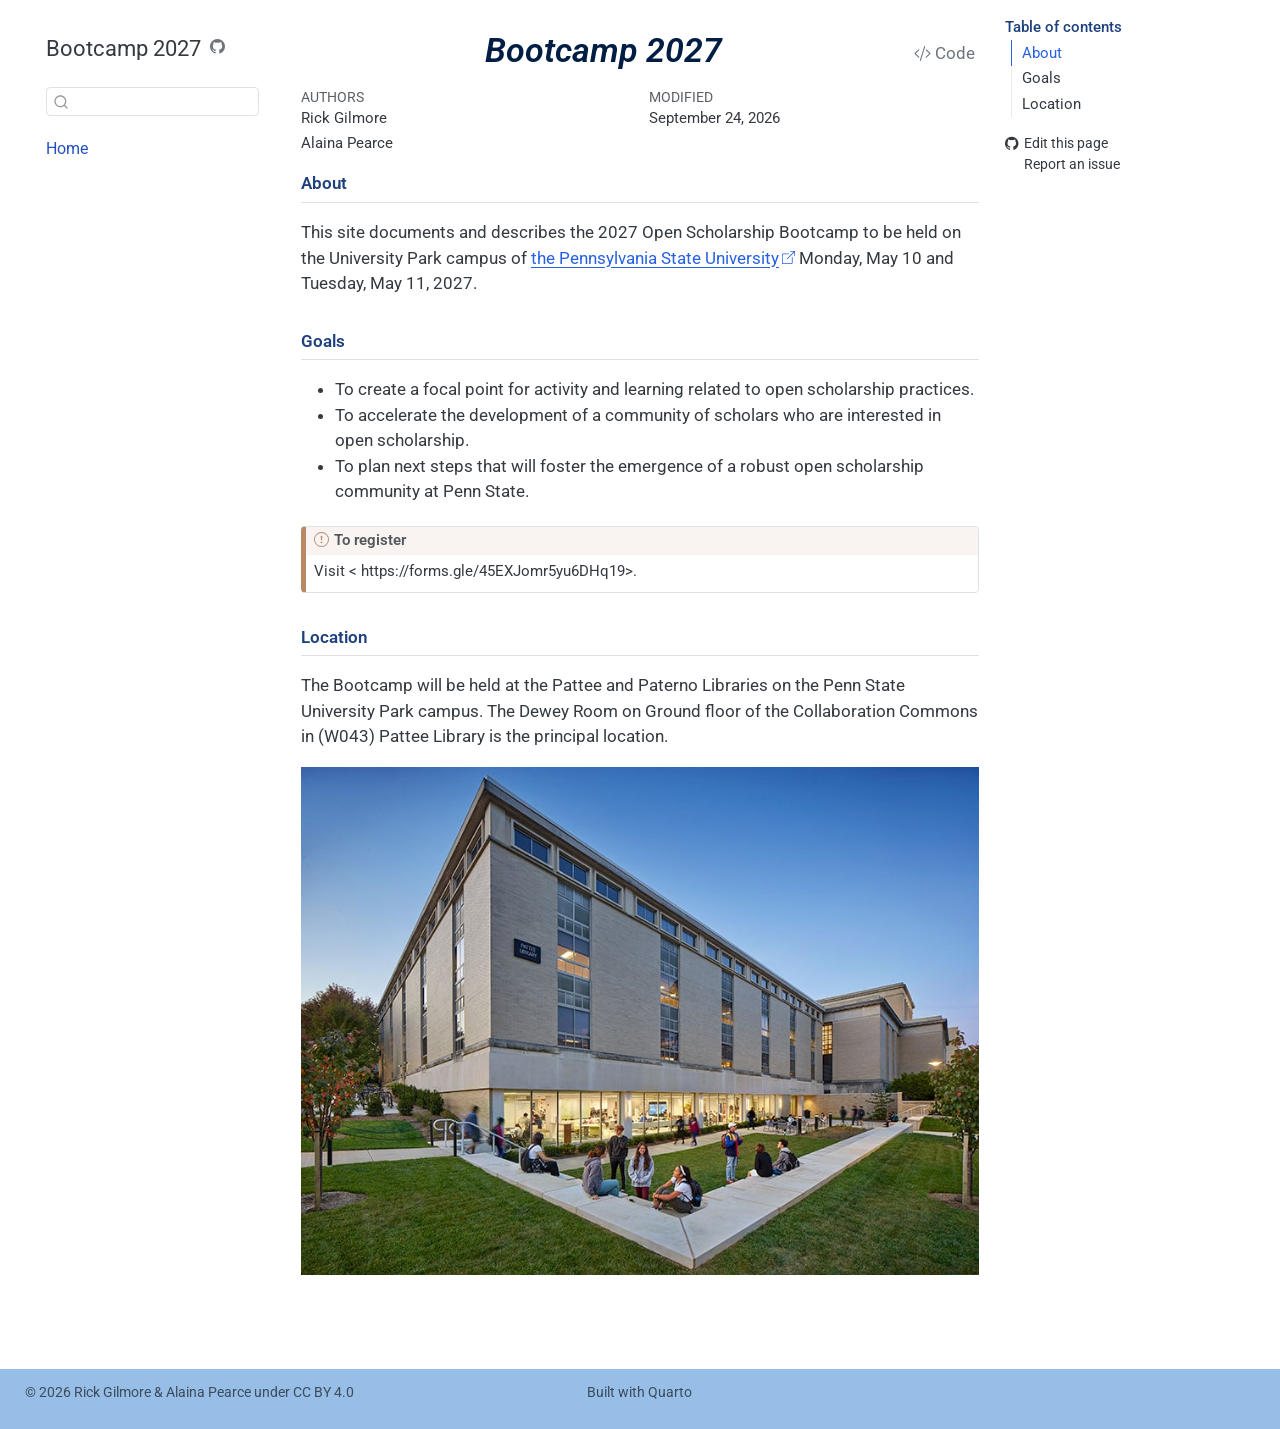
==== docs/index.html @ ed0bfde7 "Render full initial site." ====
<!DOCTYPE html>
<html xmlns="http://www.w3.org/1999/xhtml" lang="en" xml:lang="en"><head>

<meta charset="utf-8">
<meta name="generator" content="quarto-1.9.37">

<meta name="viewport" content="width=device-width, initial-scale=1.0, user-scalable=yes">

<meta name="author" content="Rick Gilmore">
<meta name="author" content="Alaina Pearce">

<title>Bootcamp 2027</title>
<style>
/* Default styles provided by pandoc.
** See https://pandoc.org/MANUAL.html#variables-for-html for config info.
*/
code{white-space: pre-wrap;}
span.smallcaps{font-variant: small-caps;}
div.columns{display: flex; gap: min(4vw, 1.5em);}
div.column{flex: auto; overflow-x: auto;}
div.hanging-indent{margin-left: 1.5em; text-indent: -1.5em;}
ul.task-list{list-style: none;}
ul.task-list li input[type="checkbox"] {
  width: 0.8em;
  margin: 0 0.8em 0.2em -1em; /* quarto-specific, see https://github.com/quarto-dev/quarto-cli/issues/4556 */ 
  vertical-align: middle;
}
/* CSS for syntax highlighting */
html { -webkit-text-size-adjust: 100%; }
pre > code.sourceCode { white-space: pre; position: relative; }
pre > code.sourceCode > span { display: inline-block; line-height: 1.25; }
pre > code.sourceCode > span:empty { height: 1.2em; }
.sourceCode { overflow: visible; }
code.sourceCode > span { color: inherit; text-decoration: inherit; }
div.sourceCode { margin: 1em 0; }
pre.sourceCode { margin: 0; }
@media screen {
div.sourceCode { overflow: auto; }
}
@media print {
pre > code.sourceCode { white-space: pre-wrap; }
pre > code.sourceCode > span { text-indent: -5em; padding-left: 5em; }
}
pre.numberSource code
  { counter-reset: source-line 0; }
pre.numberSource code > span
  { position: relative; left: -4em; counter-increment: source-line; }
pre.numberSource code > span > a:first-child::before
  { content: counter(source-line);
    position: relative; left: -1em; text-align: right; vertical-align: baseline;
    border: none; display: inline-block;
    -webkit-touch-callout: none; -webkit-user-select: none;
    -khtml-user-select: none; -moz-user-select: none;
    -ms-user-select: none; user-select: none;
    padding: 0 4px; width: 4em;
  }
pre.numberSource { margin-left: 3em;  padding-left: 4px; }
div.sourceCode
  {   }
@media screen {
pre > code.sourceCode > span > a:first-child::before { text-decoration: underline; }
}
</style>


<script src="site_libs/quarto-nav/quarto-nav.js"></script>
<script src="site_libs/quarto-nav/headroom.min.js"></script>
<script src="site_libs/clipboard/clipboard.min.js"></script>
<script src="site_libs/quarto-search/autocomplete.umd.js"></script>
<script src="site_libs/quarto-search/fuse.min.js"></script>
<script src="site_libs/quarto-search/quarto-search.js"></script>
<meta name="quarto:offset" content="./">
<script src="site_libs/quarto-html/quarto.js" type="module"></script>
<script src="site_libs/quarto-html/tabsets/tabsets.js" type="module"></script>
<script src="site_libs/quarto-html/popper.min.js"></script>
<script src="site_libs/quarto-html/tippy.umd.min.js"></script>
<script src="site_libs/quarto-html/anchor.min.js"></script>
<link href="site_libs/quarto-html/tippy.css" rel="stylesheet">
<link href="site_libs/quarto-html/quarto-syntax-highlighting-7f8f88aac4f3542376d5c11b86a4c14d.css" rel="stylesheet" id="quarto-text-highlighting-styles">
<script src="site_libs/bootstrap/bootstrap.min.js"></script>
<link href="site_libs/bootstrap/bootstrap-icons.css" rel="stylesheet">
<link href="site_libs/bootstrap/bootstrap-3cf058050c71446f66bb8ccd0e6e065f.min.css" rel="stylesheet" append-hash="true" id="quarto-bootstrap" data-mode="light">
<script src="site_libs/quarto-contrib/glightbox/glightbox.min.js"></script>
<link href="site_libs/quarto-contrib/glightbox/glightbox.min.css" rel="stylesheet">
<link href="site_libs/quarto-contrib/glightbox/lightbox.css" rel="stylesheet">
<script id="quarto-search-options" type="application/json">{
  "location": "sidebar",
  "copy-button": false,
  "collapse-after": 3,
  "panel-placement": "start",
  "type": "textbox",
  "limit": 50,
  "keyboard-shortcut": [
    "f",
    "/",
    "s"
  ],
  "show-item-context": false,
  "language": {
    "search-no-results-text": "No results",
    "search-matching-documents-text": "matching documents",
    "search-copy-link-title": "Copy link to search",
    "search-hide-matches-text": "Hide additional matches",
    "search-more-match-text": "more match in this document",
    "search-more-matches-text": "more matches in this document",
    "search-clear-button-title": "Clear",
    "search-text-placeholder": "",
    "search-detached-cancel-button-title": "Cancel",
    "search-submit-button-title": "Submit",
    "search-label": "Search"
  }
}</script>


</head>

<body class="nav-sidebar floating quarto-light">

<div id="quarto-search-results"></div>
  <header id="quarto-header" class="headroom fixed-top">
  <nav class="quarto-secondary-nav">
    <div class="container-fluid d-flex">
      <button type="button" class="quarto-btn-toggle btn" data-bs-toggle="collapse" role="button" data-bs-target=".quarto-sidebar-collapse-item" aria-controls="quarto-sidebar" aria-expanded="false" aria-label="Toggle sidebar navigation" onclick="if (window.quartoToggleHeadroom) { window.quartoToggleHeadroom(); }">
        <i class="bi bi-layout-text-sidebar-reverse"></i>
      </button>
        <nav class="quarto-page-breadcrumbs" aria-label="breadcrumb"><ol class="breadcrumb"><li class="breadcrumb-item"><a href="./index.html"><span class="chapter-title">Home</span></a></li></ol></nav>
        <a class="flex-grow-1" role="navigation" data-bs-toggle="collapse" data-bs-target=".quarto-sidebar-collapse-item" aria-controls="quarto-sidebar" aria-expanded="false" aria-label="Toggle sidebar navigation" onclick="if (window.quartoToggleHeadroom) { window.quartoToggleHeadroom(); }">      
        </a>
      <button type="button" class="btn quarto-search-button" aria-label="Search" onclick="window.quartoOpenSearch();">
        <i class="bi bi-search"></i>
      </button>
    </div>
  </nav>
</header>
<!-- content -->
<div id="quarto-content" class="quarto-container page-columns page-rows-contents page-layout-article">
<!-- sidebar -->
  <nav id="quarto-sidebar" class="sidebar collapse collapse-horizontal quarto-sidebar-collapse-item sidebar-navigation floating overflow-auto">
    <div class="pt-lg-2 mt-2 text-left sidebar-header">
    <div class="sidebar-title mb-0 py-0">
      <a href="./">Bootcamp 2027</a> 
        <div class="sidebar-tools-main">
    <a href="https://github.com/penn-state-open-science/bootcamp-2027/" title="Source Code" class="quarto-navigation-tool px-1" aria-label="Source Code"><i class="bi bi-github"></i></a>
</div>
    </div>
      </div>
        <div class="mt-2 flex-shrink-0 align-items-center">
        <div class="sidebar-search">
        <div id="quarto-search" class="" title="Search"></div>
        </div>
        </div>
    <div class="sidebar-menu-container"> 
    <ul class="list-unstyled mt-1">
        <li class="sidebar-item">
  <div class="sidebar-item-container"> 
  <a href="./index.html" class="sidebar-item-text sidebar-link active"><span class="chapter-title">Home</span></a>
  </div>
</li>
    </ul>
    </div>
</nav>
<div id="quarto-sidebar-glass" class="quarto-sidebar-collapse-item" data-bs-toggle="collapse" data-bs-target=".quarto-sidebar-collapse-item"></div>
<!-- margin-sidebar -->
    <div id="quarto-margin-sidebar" class="sidebar margin-sidebar">
        <nav id="TOC" role="doc-toc" class="toc-active">
    <h2 id="toc-title">Table of contents</h2>
   
  <ul>
  <li><a href="#about" id="toc-about" class="nav-link active" data-scroll-target="#about">About</a></li>
  <li><a href="#goals" id="toc-goals" class="nav-link" data-scroll-target="#goals">Goals</a></li>
  <li><a href="#location" id="toc-location" class="nav-link" data-scroll-target="#location">Location</a></li>
  </ul>
<div class="toc-actions"><ul><li><a href="https://github.com/penn-state-open-science/bootcamp-2027/edit/main/index.qmd" class="toc-action"><i class="bi bi-github"></i>Edit this page</a></li><li><a href="https://github.com/penn-state-open-science/bootcamp-2027/issues/new" class="toc-action"><i class="bi empty"></i>Report an issue</a></li></ul></div></nav>
    </div>
<!-- main -->
<main class="content" id="quarto-document-content">

<header id="title-block-header" class="quarto-title-block default">
<div class="quarto-title">
<div class="quarto-title-block"><div><h1 class="title">Bootcamp 2027</h1><button type="button" class="btn code-tools-button" id="quarto-code-tools-source"><i class="bi"></i> Code</button></div></div>
</div>



<div class="quarto-title-meta">

    <div>
    <div class="quarto-title-meta-heading">Authors</div>
    <div class="quarto-title-meta-contents">
             <p>Rick Gilmore </p>
             <p>Alaina Pearce </p>
          </div>
  </div>
    
  
    <div>
    <div class="quarto-title-meta-heading">Modified</div>
    <div class="quarto-title-meta-contents">
      <p class="date-modified">September 24, 2026</p>
    </div>
  </div>
    
  </div>
  


</header>


<section id="about" class="level2">
<h2 class="anchored" data-anchor-id="about">About</h2>
<p>This site documents and describes the 2027 Open Scholarship Bootcamp to be held on the University Park campus of <a href="https://www.psu.edu">the Pennsylvania State University</a> Monday, May 10 and Tuesday, May 11, 2027.</p>
</section>
<section id="goals" class="level2 unnumbered">
<h2 class="unnumbered anchored" data-anchor-id="goals">Goals</h2>
<ul>
<li>To create a focal point for activity and learning related to open scholarship practices.</li>
<li>To accelerate the development of a community of scholars who are interested in open scholarship.</li>
<li>To plan next steps that will foster the emergence of a robust open scholarship community at Penn State.</li>
</ul>
<div class="callout callout-style-default callout-important callout-titled">
<div class="callout-header d-flex align-content-center">
<div class="callout-icon-container">
<i class="callout-icon"></i>
</div>
<div class="callout-title-container flex-fill">
<span class="screen-reader-only">Important</span>To register
</div>
</div>
<div class="callout-body-container callout-body">
<p>Visit &lt; https://forms.gle/45EXJomr5yu6DHq19&gt;.</p>
</div>
</div>
</section>
<section id="location" class="level2">
<h2 class="anchored" data-anchor-id="location">Location</h2>
<p>The Bootcamp will be held at the Pattee and Paterno Libraries on the Penn State University Park campus. The Dewey Room on Ground floor of the Collaboration Commons in (W043) Pattee Library is the principal location. <!-- See [this link](wayfinding.qmd) for specific directions. --></p>
<p><a href="include/img/psu_pattee_gallery2.jpg" class="lightbox" data-gallery="quarto-lightbox-gallery-1"><img src="include/img/psu_pattee_gallery2.jpg" class="img-fluid"></a></p>


<!-- -->

</section>

</main> <!-- /main -->
<script id="quarto-html-after-body" type="application/javascript">
  window.document.addEventListener("DOMContentLoaded", function (event) {
    const icon = "";
    const anchorJS = new window.AnchorJS();
    anchorJS.options = {
      placement: 'right',
      icon: icon
    };
    anchorJS.add('.anchored');
    const isCodeAnnotation = (el) => {
      for (const clz of el.classList) {
        if (clz.startsWith('code-annotation-')) {                     
          return true;
        }
      }
      return false;
    }
    const onCopySuccess = function(e) {
      // button target
      const button = e.trigger;
      // don't keep focus
      button.blur();
      // flash "checked"
      button.classList.add('code-copy-button-checked');
      var currentTitle = button.getAttribute("title");
      button.setAttribute("title", "Copied!");
      let tooltip;
      if (window.bootstrap) {
        button.setAttribute("data-bs-toggle", "tooltip");
        button.setAttribute("data-bs-placement", "left");
        button.setAttribute("data-bs-title", "Copied!");
        tooltip = new bootstrap.Tooltip(button, 
          { trigger: "manual", 
            customClass: "code-copy-button-tooltip",
            offset: [0, -8]});
        tooltip.show();    
      }
      setTimeout(function() {
        if (tooltip) {
          tooltip.hide();
          button.removeAttribute("data-bs-title");
          button.removeAttribute("data-bs-toggle");
          button.removeAttribute("data-bs-placement");
        }
        button.setAttribute("title", currentTitle);
        button.classList.remove('code-copy-button-checked');
      }, 1000);
      // clear code selection
      e.clearSelection();
    }
    const getTextToCopy = function(trigger) {
      const outerScaffold = trigger.parentElement.cloneNode(true);
      const codeEl = outerScaffold.querySelector('code');
      for (const childEl of codeEl.children) {
        if (isCodeAnnotation(childEl)) {
          childEl.remove();
        }
      }
      return codeEl.innerText;
    }
    const clipboard = new window.ClipboardJS('.code-copy-button:not([data-in-quarto-modal])', {
      text: getTextToCopy
    });
    clipboard.on('success', onCopySuccess);
    if (window.document.getElementById('quarto-embedded-source-code-modal')) {
      const clipboardModal = new window.ClipboardJS('.code-copy-button[data-in-quarto-modal]', {
        text: getTextToCopy,
        container: window.document.getElementById('quarto-embedded-source-code-modal')
      });
      clipboardModal.on('success', onCopySuccess);
    }
    const viewSource = window.document.getElementById('quarto-view-source') ||
                       window.document.getElementById('quarto-code-tools-source');
    if (viewSource) {
      const sourceUrl = viewSource.getAttribute("data-quarto-source-url");
      viewSource.addEventListener("click", function(e) {
        if (sourceUrl) {
          // rstudio viewer pane
          if (/\bcapabilities=\b/.test(window.location)) {
            window.open(sourceUrl);
          } else {
            window.location.href = sourceUrl;
          }
        } else {
          const modal = new bootstrap.Modal(document.getElementById('quarto-embedded-source-code-modal'));
          modal.show();
        }
        return false;
      });
    }
    function toggleCodeHandler(show) {
      return function(e) {
        const detailsSrc = window.document.querySelectorAll(".cell > details > .sourceCode");
        for (let i=0; i<detailsSrc.length; i++) {
          const details = detailsSrc[i].parentElement;
          if (show) {
            details.open = true;
          } else {
            details.removeAttribute("open");
          }
        }
        const cellCodeDivs = window.document.querySelectorAll(".cell > .sourceCode");
        const fromCls = show ? "hidden" : "unhidden";
        const toCls = show ? "unhidden" : "hidden";
        for (let i=0; i<cellCodeDivs.length; i++) {
          const codeDiv = cellCodeDivs[i];
          if (codeDiv.classList.contains(fromCls)) {
            codeDiv.classList.remove(fromCls);
            codeDiv.classList.add(toCls);
          } 
        }
        return false;
      }
    }
    const hideAllCode = window.document.getElementById("quarto-hide-all-code");
    if (hideAllCode) {
      hideAllCode.addEventListener("click", toggleCodeHandler(false));
    }
    const showAllCode = window.document.getElementById("quarto-show-all-code");
    if (showAllCode) {
      showAllCode.addEventListener("click", toggleCodeHandler(true));
    }
      var localhostRegex = new RegExp(/^(?:http|https):\/\/localhost\:?[0-9]*\//);
      var mailtoRegex = new RegExp(/^mailto:/);
        var filterRegex = new RegExp('/' + window.location.host + '/');
      var isInternal = (href) => {
          return filterRegex.test(href) || localhostRegex.test(href) || mailtoRegex.test(href);
      }
      // Inspect non-navigation links and adorn them if external
     var links = window.document.querySelectorAll('a[href]:not(.nav-link):not(.navbar-brand):not(.toc-action):not(.sidebar-link):not(.sidebar-item-toggle):not(.pagination-link):not(.no-external):not([aria-hidden]):not(.dropdown-item):not(.quarto-navigation-tool):not(.about-link)');
      for (var i=0; i<links.length; i++) {
        const link = links[i];
        if (!isInternal(link.href)) {
          // undo the damage that might have been done by quarto-nav.js in the case of
          // links that we want to consider external
          if (link.dataset.originalHref !== undefined) {
            link.href = link.dataset.originalHref;
          }
            // default icon
            link.classList.add("external");
        }
      }
    function tippyHover(el, contentFn, onTriggerFn, onUntriggerFn) {
      const config = {
        allowHTML: true,
        maxWidth: 500,
        delay: 100,
        arrow: false,
        appendTo: function(el) {
            return el.parentElement;
        },
        interactive: true,
        interactiveBorder: 10,
        theme: 'quarto',
        placement: 'bottom-start',
      };
      if (contentFn) {
        config.content = contentFn;
      }
      if (onTriggerFn) {
        config.onTrigger = onTriggerFn;
      }
      if (onUntriggerFn) {
        config.onUntrigger = onUntriggerFn;
      }
      window.tippy(el, config); 
    }
    const xrefs = window.document.querySelectorAll('a.quarto-xref');
    const processXRef = (id, note) => {
      // Strip column container classes
      const stripColumnClz = (el) => {
        el.classList.remove("page-full", "page-columns");
        if (el.children) {
          for (const child of el.children) {
            stripColumnClz(child);
          }
        }
      }
      stripColumnClz(note)
      if (id === null || id.startsWith('sec-')) {
        // Special case sections, only their first couple elements
        const container = document.createElement("div");
        if (note.children && note.children.length > 2) {
          container.appendChild(note.children[0].cloneNode(true));
          for (let i = 1; i < note.children.length; i++) {
            const child = note.children[i];
            if (child.tagName === "P" && child.innerText === "") {
              continue;
            } else {
              container.appendChild(child.cloneNode(true));
              break;
            }
          }
          if (window.Quarto?.typesetMath) {
            window.Quarto.typesetMath(container);
          }
          return container.innerHTML
        } else {
          if (window.Quarto?.typesetMath) {
            window.Quarto.typesetMath(note);
          }
          return note.innerHTML;
        }
      } else {
        // Remove any anchor links if they are present
        const anchorLink = note.querySelector('a.anchorjs-link');
        if (anchorLink) {
          anchorLink.remove();
        }
        if (window.Quarto?.typesetMath) {
          window.Quarto.typesetMath(note);
        }
        if (note.classList.contains("callout")) {
          return note.outerHTML;
        } else {
          return note.innerHTML;
        }
      }
    }
    for (var i=0; i<xrefs.length; i++) {
      const xref = xrefs[i];
      tippyHover(xref, undefined, function(instance) {
        instance.disable();
        let url = xref.getAttribute('href');
        let hash = undefined; 
        if (url.startsWith('#')) {
          hash = url;
        } else {
          try { hash = new URL(url).hash; } catch {}
        }
        if (hash) {
          const id = hash.replace(/^#\/?/, "");
          const note = window.document.getElementById(id);
          if (note !== null) {
            try {
              const html = processXRef(id, note.cloneNode(true));
              instance.setContent(html);
            } finally {
              instance.enable();
              instance.show();
            }
          } else {
            // See if we can fetch this
            fetch(url.split('#')[0])
            .then(res => res.text())
            .then(html => {
              const parser = new DOMParser();
              const htmlDoc = parser.parseFromString(html, "text/html");
              const note = htmlDoc.getElementById(id);
              if (note !== null) {
                const html = processXRef(id, note);
                instance.setContent(html);
              } 
            }).finally(() => {
              instance.enable();
              instance.show();
            });
          }
        } else {
          // See if we can fetch a full url (with no hash to target)
          // This is a special case and we should probably do some content thinning / targeting
          fetch(url)
          .then(res => res.text())
          .then(html => {
            const parser = new DOMParser();
            const htmlDoc = parser.parseFromString(html, "text/html");
            const note = htmlDoc.querySelector('main.content');
            if (note !== null) {
              // This should only happen for chapter cross references
              // (since there is no id in the URL)
              // remove the first header
              if (note.children.length > 0 && note.children[0].tagName === "HEADER") {
                note.children[0].remove();
              }
              const html = processXRef(null, note);
              instance.setContent(html);
            } 
          }).finally(() => {
            instance.enable();
            instance.show();
          });
        }
      }, function(instance) {
      });
    }
        let selectedAnnoteEl;
        const selectorForAnnotation = ( cell, annotation) => {
          let cellAttr = 'data-code-cell="' + cell + '"';
          let lineAttr = 'data-code-annotation="' +  annotation + '"';
          const selector = 'span[' + cellAttr + '][' + lineAttr + ']';
          return selector;
        }
        const selectCodeLines = (annoteEl) => {
          const doc = window.document;
          const targetCell = annoteEl.getAttribute("data-target-cell");
          const targetAnnotation = annoteEl.getAttribute("data-target-annotation");
          const annoteSpan = window.document.querySelector(selectorForAnnotation(targetCell, targetAnnotation));
          const lines = annoteSpan.getAttribute("data-code-lines").split(",");
          const lineIds = lines.map((line) => {
            return targetCell + "-" + line;
          })
          let top = null;
          let height = null;
          let parent = null;
          if (lineIds.length > 0) {
              //compute the position of the single el (top and bottom and make a div)
              const el = window.document.getElementById(lineIds[0]);
              top = el.offsetTop;
              height = el.offsetHeight;
              parent = el.parentElement.parentElement;
            if (lineIds.length > 1) {
              const lastEl = window.document.getElementById(lineIds[lineIds.length - 1]);
              const bottom = lastEl.offsetTop + lastEl.offsetHeight;
              height = bottom - top;
            }
            if (top !== null && height !== null && parent !== null) {
              // cook up a div (if necessary) and position it 
              let div = window.document.getElementById("code-annotation-line-highlight");
              if (div === null) {
                div = window.document.createElement("div");
                div.setAttribute("id", "code-annotation-line-highlight");
                div.style.position = 'absolute';
                parent.appendChild(div);
              }
              div.style.top = top - 2 + "px";
              div.style.height = height + 4 + "px";
              div.style.left = 0;
              let gutterDiv = window.document.getElementById("code-annotation-line-highlight-gutter");
              if (gutterDiv === null) {
                gutterDiv = window.document.createElement("div");
                gutterDiv.setAttribute("id", "code-annotation-line-highlight-gutter");
                gutterDiv.style.position = 'absolute';
                const codeCell = window.document.getElementById(targetCell);
                const gutter = codeCell.querySelector('.code-annotation-gutter');
                gutter.appendChild(gutterDiv);
              }
              gutterDiv.style.top = top - 2 + "px";
              gutterDiv.style.height = height + 4 + "px";
            }
            selectedAnnoteEl = annoteEl;
          }
        };
        const unselectCodeLines = () => {
          const elementsIds = ["code-annotation-line-highlight", "code-annotation-line-highlight-gutter"];
          elementsIds.forEach((elId) => {
            const div = window.document.getElementById(elId);
            if (div) {
              div.remove();
            }
          });
          selectedAnnoteEl = undefined;
        };
          // Handle positioning of the toggle
      window.addEventListener(
        "resize",
        throttle(() => {
          elRect = undefined;
          if (selectedAnnoteEl) {
            selectCodeLines(selectedAnnoteEl);
          }
        }, 10)
      );
      function throttle(fn, ms) {
      let throttle = false;
      let timer;
        return (...args) => {
          if(!throttle) { // first call gets through
              fn.apply(this, args);
              throttle = true;
          } else { // all the others get throttled
              if(timer) clearTimeout(timer); // cancel #2
              timer = setTimeout(() => {
                fn.apply(this, args);
                timer = throttle = false;
              }, ms);
          }
        };
      }
        // Attach click handler to the DT
        const annoteDls = window.document.querySelectorAll('dt[data-target-cell]');
        for (const annoteDlNode of annoteDls) {
          annoteDlNode.addEventListener('click', (event) => {
            const clickedEl = event.target;
            if (clickedEl !== selectedAnnoteEl) {
              unselectCodeLines();
              const activeEl = window.document.querySelector('dt[data-target-cell].code-annotation-active');
              if (activeEl) {
                activeEl.classList.remove('code-annotation-active');
              }
              selectCodeLines(clickedEl);
              clickedEl.classList.add('code-annotation-active');
            } else {
              // Unselect the line
              unselectCodeLines();
              clickedEl.classList.remove('code-annotation-active');
            }
          });
        }
  });
  </script><div class="modal fade" id="quarto-embedded-source-code-modal" tabindex="-1" aria-labelledby="quarto-embedded-source-code-modal-label" aria-hidden="true"><div class="modal-dialog modal-dialog-scrollable"><div class="modal-content"><div class="modal-header"><h5 class="modal-title" id="quarto-embedded-source-code-modal-label">Source Code</h5><button class="btn-close" data-bs-dismiss="modal"></button></div><div class="modal-body"><div class="">
<div class="code-copy-outer-scaffold"><div class="sourceCode" id="cb1" data-shortcodes="false"><pre class="sourceCode markdown code-with-copy"><code class="sourceCode markdown"><span id="cb1-1"><a href="#cb1-1" aria-hidden="true" tabindex="-1"></a><span class="co">---</span></span>
<span id="cb1-2"><a href="#cb1-2" aria-hidden="true" tabindex="-1"></a><span class="an">title:</span><span class="co"> "Home"</span></span>
<span id="cb1-3"><a href="#cb1-3" aria-hidden="true" tabindex="-1"></a><span class="an">format:</span><span class="co"> html</span></span>
<span id="cb1-4"><a href="#cb1-4" aria-hidden="true" tabindex="-1"></a><span class="an">lightbox:</span><span class="co"> true</span></span>
<span id="cb1-5"><a href="#cb1-5" aria-hidden="true" tabindex="-1"></a><span class="co">---</span></span>
<span id="cb1-6"><a href="#cb1-6" aria-hidden="true" tabindex="-1"></a></span>
<span id="cb1-7"><a href="#cb1-7" aria-hidden="true" tabindex="-1"></a><span class="fu">## About</span></span>
<span id="cb1-8"><a href="#cb1-8" aria-hidden="true" tabindex="-1"></a></span>
<span id="cb1-9"><a href="#cb1-9" aria-hidden="true" tabindex="-1"></a>This site documents and describes the 2027 Open Scholarship Bootcamp to be held on the University Park campus of <span class="co">[</span><span class="ot">the Pennsylvania State University</span><span class="co">](https://www.psu.edu)</span> Monday, May 10 and Tuesday, May 11, 2027.</span>
<span id="cb1-10"><a href="#cb1-10" aria-hidden="true" tabindex="-1"></a></span>
<span id="cb1-11"><a href="#cb1-11" aria-hidden="true" tabindex="-1"></a><span class="fu">## Goals {.unnumbered}</span></span>
<span id="cb1-12"><a href="#cb1-12" aria-hidden="true" tabindex="-1"></a></span>
<span id="cb1-13"><a href="#cb1-13" aria-hidden="true" tabindex="-1"></a><span class="ss">- </span>To create a focal point for activity and learning related to open scholarship practices.</span>
<span id="cb1-14"><a href="#cb1-14" aria-hidden="true" tabindex="-1"></a><span class="ss">- </span>To accelerate the development of a community of scholars who are interested in open scholarship.</span>
<span id="cb1-15"><a href="#cb1-15" aria-hidden="true" tabindex="-1"></a><span class="ss">- </span>To plan next steps that will foster the emergence of a robust open scholarship community at Penn State.</span>
<span id="cb1-16"><a href="#cb1-16" aria-hidden="true" tabindex="-1"></a></span>
<span id="cb1-17"><a href="#cb1-17" aria-hidden="true" tabindex="-1"></a>::: callout-important</span>
<span id="cb1-18"><a href="#cb1-18" aria-hidden="true" tabindex="-1"></a><span class="fu">## To register</span></span>
<span id="cb1-19"><a href="#cb1-19" aria-hidden="true" tabindex="-1"></a>Visit &lt; https://forms.gle/45EXJomr5yu6DHq19&gt;.</span>
<span id="cb1-20"><a href="#cb1-20" aria-hidden="true" tabindex="-1"></a>:::</span>
<span id="cb1-21"><a href="#cb1-21" aria-hidden="true" tabindex="-1"></a></span>
<span id="cb1-22"><a href="#cb1-22" aria-hidden="true" tabindex="-1"></a><span class="fu">## Location</span></span>
<span id="cb1-23"><a href="#cb1-23" aria-hidden="true" tabindex="-1"></a></span>
<span id="cb1-24"><a href="#cb1-24" aria-hidden="true" tabindex="-1"></a>The Bootcamp will be held at the Pattee and Paterno Libraries on the Penn State University Park campus.</span>
<span id="cb1-25"><a href="#cb1-25" aria-hidden="true" tabindex="-1"></a>The Dewey Room on Ground floor of the Collaboration Commons in (W043) Pattee Library is the principal location. </span>
<span id="cb1-26"><a href="#cb1-26" aria-hidden="true" tabindex="-1"></a><span class="co">&lt;!-- See [this link](wayfinding.qmd) for specific directions. --&gt;</span></span>
<span id="cb1-27"><a href="#cb1-27" aria-hidden="true" tabindex="-1"></a></span>
<span id="cb1-28"><a href="#cb1-28" aria-hidden="true" tabindex="-1"></a><span class="al">![](include/img/psu_pattee_gallery2.jpg)</span></span></code></pre></div><button title="Copy to Clipboard" class="code-copy-button" data-in-quarto-modal=""><i class="bi"></i></button></div>
</div></div></div></div></div>
</div> <!-- /content -->
<footer class="footer">
  <div class="nav-footer">
    <div class="nav-footer-left">
      <ul class="footer-items list-unstyled">
    <li class="nav-item">
    <a class="nav-link" href="https://creativecommons.org/licenses/by/4.0/">
<p>© 2026 Rick Gilmore &amp; Alaina Pearce under CC BY 4.0</p>
</a>
  </li>  
</ul>
    </div>   
    <div class="nav-footer-center">
      <ul class="footer-items list-unstyled">
    <li class="nav-item">
    <a class="nav-link" href="https://quarto.org">
<p>Built with Quarto</p>
</a>
  </li>  
</ul>
    <div class="toc-actions d-sm-block d-md-none"><ul><li><a href="https://github.com/penn-state-open-science/bootcamp-2027/edit/main/index.qmd" class="toc-action"><i class="bi bi-github"></i>Edit this page</a></li><li><a href="https://github.com/penn-state-open-science/bootcamp-2027/issues/new" class="toc-action"><i class="bi empty"></i>Report an issue</a></li></ul></div></div>
    <div class="nav-footer-right">
      &nbsp;
    </div>
  </div>
</footer>
<script>var lightboxQuarto = GLightbox({"closeEffect":"zoom","descPosition":"bottom","loop":false,"openEffect":"zoom","selector":".lightbox"});
(function() {
  let previousOnload = window.onload;
  window.onload = () => {
    if (previousOnload) {
      previousOnload();
    }
    lightboxQuarto.on('slide_before_load', (data) => {
      const { slideIndex, slideNode, slideConfig, player, trigger } = data;
      const href = trigger.getAttribute('href');
      if (href !== null) {
        const imgEl = window.document.querySelector(`a[href="${href}"] img`);
        if (imgEl !== null) {
          const srcAttr = imgEl.getAttribute("src");
          if (srcAttr && srcAttr.startsWith("data:")) {
            slideConfig.href = srcAttr;
          }
        }
      } 
    });
  
    lightboxQuarto.on('slide_after_load', (data) => {
      const { slideIndex, slideNode, slideConfig, player, trigger } = data;
      if (window.Quarto?.typesetMath) {
        window.Quarto.typesetMath(slideNode);
      }
    });
  
  };
  
})();
          </script>




</body></html>
---- docs/site_libs/quarto-html/tippy.css ----
.tippy-box[data-animation=fade][data-state=hidden]{opacity:0}[data-tippy-root]{max-width:calc(100vw - 10px)}.tippy-box{position:relative;background-color:#333;color:#fff;border-radius:4px;font-size:14px;line-height:1.4;white-space:normal;outline:0;transition-property:transform,visibility,opacity}.tippy-box[data-placement^=top]>.tippy-arrow{bottom:0}.tippy-box[data-placement^=top]>.tippy-arrow:before{bottom:-7px;left:0;border-width:8px 8px 0;border-top-color:initial;transform-origin:center top}.tippy-box[data-placement^=bottom]>.tippy-arrow{top:0}.tippy-box[data-placement^=bottom]>.tippy-arrow:before{top:-7px;left:0;border-width:0 8px 8px;border-bottom-color:initial;transform-origin:center bottom}.tippy-box[data-placement^=left]>.tippy-arrow{right:0}.tippy-box[data-placement^=left]>.tippy-arrow:before{border-width:8px 0 8px 8px;border-left-color:initial;right:-7px;transform-origin:center left}.tippy-box[data-placement^=right]>.tippy-arrow{left:0}.tippy-box[data-placement^=right]>.tippy-arrow:before{left:-7px;border-width:8px 8px 8px 0;border-right-color:initial;transform-origin:center right}.tippy-box[data-inertia][data-state=visible]{transition-timing-function:cubic-bezier(.54,1.5,.38,1.11)}.tippy-arrow{width:16px;height:16px;color:#333}.tippy-arrow:before{content:"";position:absolute;border-color:transparent;border-style:solid}.tippy-content{position:relative;padding:5px 9px;z-index:1}
---- docs/site_libs/quarto-html/quarto-syntax-highlighting-7f8f88aac4f3542376d5c11b86a4c14d.css ----
/* quarto syntax highlight colors */
:root {
  --quarto-hl-ot-color: #003B4F;
  --quarto-hl-at-color: #657422;
  --quarto-hl-ss-color: #20794D;
  --quarto-hl-an-color: #5E5E5E;
  --quarto-hl-fu-color: #4758AB;
  --quarto-hl-st-color: #20794D;
  --quarto-hl-cf-color: #003B4F;
  --quarto-hl-op-color: #5E5E5E;
  --quarto-hl-er-color: #AD0000;
  --quarto-hl-bn-color: #AD0000;
  --quarto-hl-al-color: #AD0000;
  --quarto-hl-va-color: #111111;
  --quarto-hl-bu-color: inherit;
  --quarto-hl-ex-color: inherit;
  --quarto-hl-pp-color: #AD0000;
  --quarto-hl-in-color: #5E5E5E;
  --quarto-hl-vs-color: #20794D;
  --quarto-hl-wa-color: #5E5E5E;
  --quarto-hl-do-color: #5E5E5E;
  --quarto-hl-im-color: #00769E;
  --quarto-hl-ch-color: #20794D;
  --quarto-hl-dt-color: #AD0000;
  --quarto-hl-fl-color: #AD0000;
  --quarto-hl-co-color: #5E5E5E;
  --quarto-hl-cv-color: #5E5E5E;
  --quarto-hl-cn-color: #8f5902;
  --quarto-hl-sc-color: #5E5E5E;
  --quarto-hl-dv-color: #AD0000;
  --quarto-hl-kw-color: #003B4F;
}

/* other quarto variables */
:root {
  --quarto-font-monospace: SFMono-Regular, Menlo, Monaco, Consolas, "Liberation Mono", "Courier New", monospace;
}

/* syntax highlight based on Pandoc's rules */
pre > code.sourceCode > span {
  color: #003B4F;
}

code.sourceCode > span {
  color: #003B4F;
}

div.sourceCode,
div.sourceCode pre.sourceCode {
  color: #003B4F;
}

/* Normal */
code span {
  color: #003B4F;
}

/* Alert */
code span.al {
  color: #AD0000;
  font-style: inherit;
}

/* Annotation */
code span.an {
  color: #5E5E5E;
  font-style: inherit;
}

/* Attribute */
code span.at {
  color: #657422;
  font-style: inherit;
}

/* BaseN */
code span.bn {
  color: #AD0000;
  font-style: inherit;
}

/* BuiltIn */
code span.bu {
  font-style: inherit;
}

/* ControlFlow */
code span.cf {
  color: #003B4F;
  font-weight: bold;
  font-style: inherit;
}

/* Char */
code span.ch {
  color: #20794D;
  font-style: inherit;
}

/* Constant */
code span.cn {
  color: #8f5902;
  font-style: inherit;
}

/* Comment */
code span.co {
  color: #5E5E5E;
  font-style: inherit;
}

/* CommentVar */
code span.cv {
  color: #5E5E5E;
  font-style: italic;
}

/* Documentation */
code span.do {
  color: #5E5E5E;
  font-style: italic;
}

/* DataType */
code span.dt {
  color: #AD0000;
  font-style: inherit;
}

/* DecVal */
code span.dv {
  color: #AD0000;
  font-style: inherit;
}

/* Error */
code span.er {
  color: #AD0000;
  font-style: inherit;
}

/* Extension */
code span.ex {
  font-style: inherit;
}

/* Float */
code span.fl {
  color: #AD0000;
  font-style: inherit;
}

/* Function */
code span.fu {
  color: #4758AB;
  font-style: inherit;
}

/* Import */
code span.im {
  color: #00769E;
  font-style: inherit;
}

/* Information */
code span.in {
  color: #5E5E5E;
  font-style: inherit;
}

/* Keyword */
code span.kw {
  color: #003B4F;
  font-weight: bold;
  font-style: inherit;
}

/* Operator */
code span.op {
  color: #5E5E5E;
  font-style: inherit;
}

/* Other */
code span.ot {
  color: #003B4F;
  font-style: inherit;
}

/* Preprocessor */
code span.pp {
  color: #AD0000;
  font-style: inherit;
}

/* SpecialChar */
code span.sc {
  color: #5E5E5E;
  font-style: inherit;
}

/* SpecialString */
code span.ss {
  color: #20794D;
  font-style: inherit;
}

/* String */
code span.st {
  color: #20794D;
  font-style: inherit;
}

/* Variable */
code span.va {
  color: #111111;
  font-style: inherit;
}

/* VerbatimString */
code span.vs {
  color: #20794D;
  font-style: inherit;
}

/* Warning */
code span.wa {
  color: #5E5E5E;
  font-style: italic;
}

.prevent-inlining {
  content: "</";
}

/*# sourceMappingURL=789ad8cd35626ba772517505b42a116e.css.map */
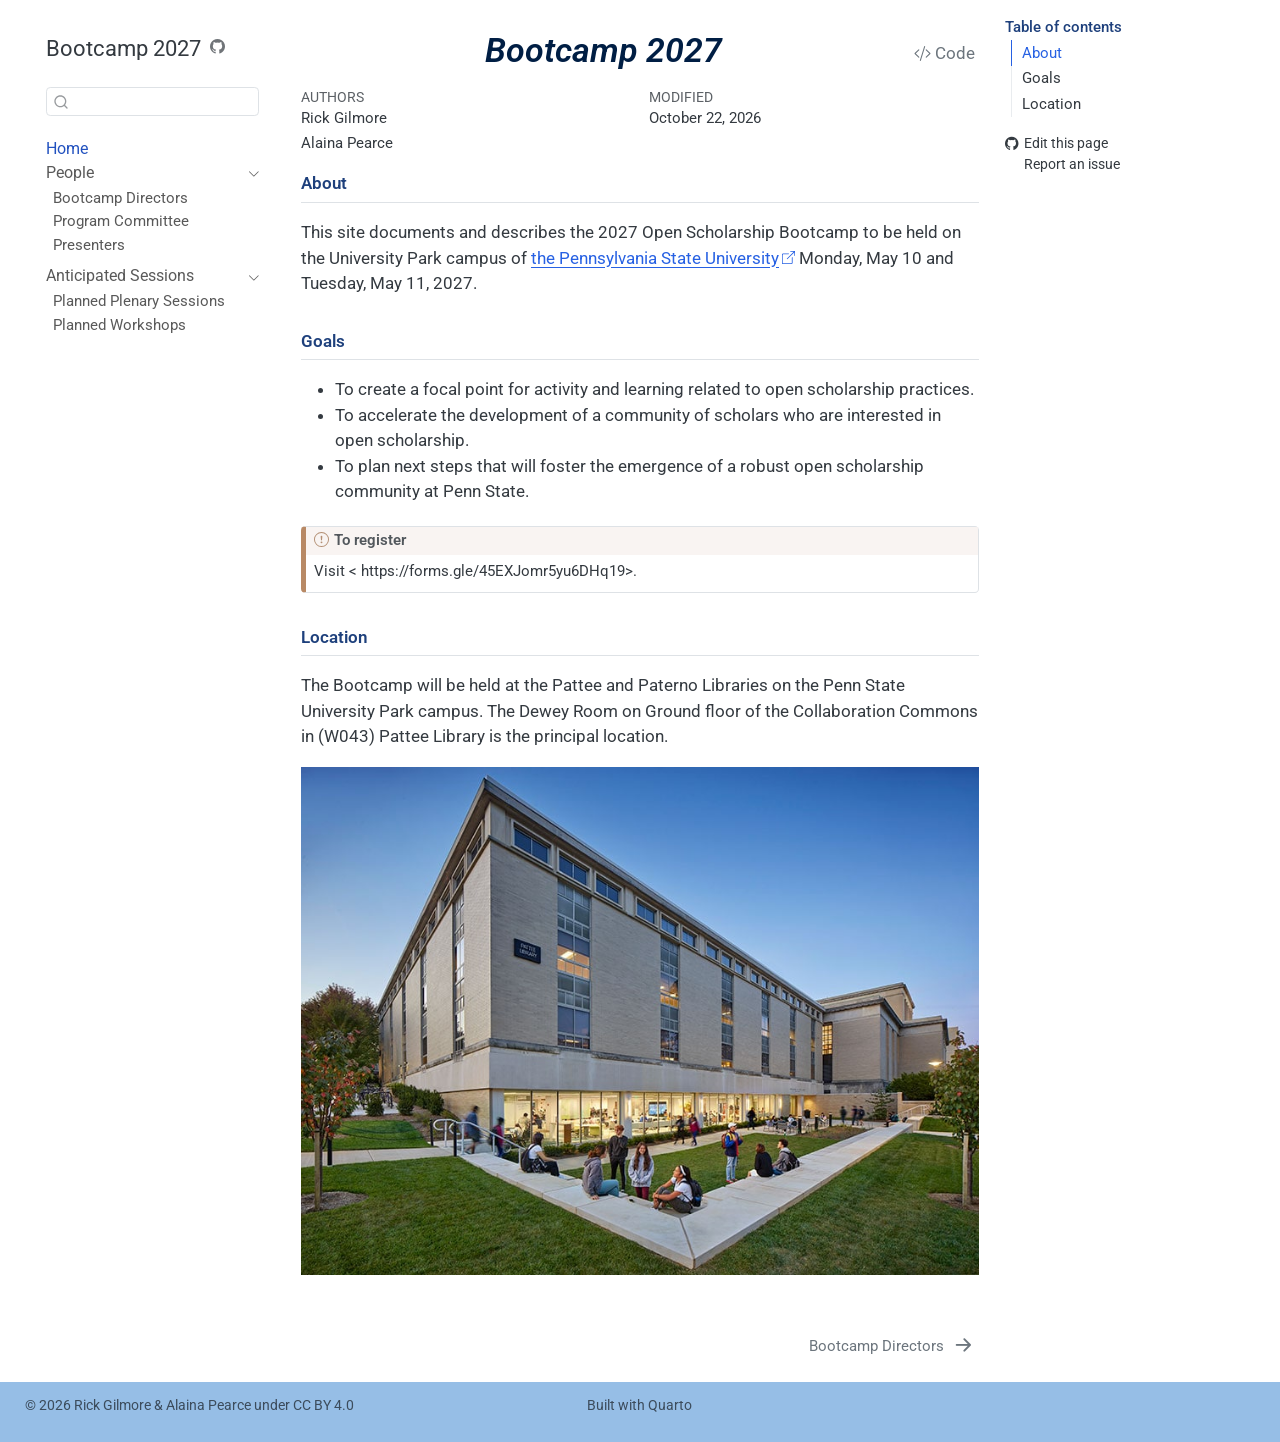
==== commit 6d8d52e4: "rendered changes" ====
--- a/docs/index.html
+++ b/docs/index.html
@@ -2,7 +2,7 @@
 <html xmlns="http://www.w3.org/1999/xhtml" lang="en" xml:lang="en"><head>
 
 <meta charset="utf-8">
-<meta name="generator" content="quarto-1.9.37">
+<meta name="generator" content="quarto-1.7.33">
 
 <meta name="viewport" content="width=device-width, initial-scale=1.0, user-scalable=yes">
 
@@ -11,9 +11,6 @@
 
 <title>Bootcamp 2027</title>
 <style>
-/* Default styles provided by pandoc.
-** See https://pandoc.org/MANUAL.html#variables-for-html for config info.
-*/
 code{white-space: pre-wrap;}
 span.smallcaps{font-variant: small-caps;}
 div.columns{display: flex; gap: min(4vw, 1.5em);}
@@ -70,16 +67,17 @@
 <script src="site_libs/quarto-search/fuse.min.js"></script>
 <script src="site_libs/quarto-search/quarto-search.js"></script>
 <meta name="quarto:offset" content="./">
+<link href="./directors.html" rel="next">
 <script src="site_libs/quarto-html/quarto.js" type="module"></script>
 <script src="site_libs/quarto-html/tabsets/tabsets.js" type="module"></script>
 <script src="site_libs/quarto-html/popper.min.js"></script>
 <script src="site_libs/quarto-html/tippy.umd.min.js"></script>
 <script src="site_libs/quarto-html/anchor.min.js"></script>
 <link href="site_libs/quarto-html/tippy.css" rel="stylesheet">
-<link href="site_libs/quarto-html/quarto-syntax-highlighting-7f8f88aac4f3542376d5c11b86a4c14d.css" rel="stylesheet" id="quarto-text-highlighting-styles">
+<link href="site_libs/quarto-html/quarto-syntax-highlighting-ea385d0e468b0dd5ea5bf0780b1290d9.css" rel="stylesheet" id="quarto-text-highlighting-styles">
 <script src="site_libs/bootstrap/bootstrap.min.js"></script>
 <link href="site_libs/bootstrap/bootstrap-icons.css" rel="stylesheet">
-<link href="site_libs/bootstrap/bootstrap-3cf058050c71446f66bb8ccd0e6e065f.min.css" rel="stylesheet" append-hash="true" id="quarto-bootstrap" data-mode="light">
+<link href="site_libs/bootstrap/bootstrap-a2e9bf4863e3a387c8ad5802f4b0cb27.min.css" rel="stylesheet" append-hash="true" id="quarto-bootstrap" data-mode="light">
 <script src="site_libs/quarto-contrib/glightbox/glightbox.min.js"></script>
 <link href="site_libs/quarto-contrib/glightbox/glightbox.min.css" rel="stylesheet">
 <link href="site_libs/quarto-contrib/glightbox/lightbox.css" rel="stylesheet">
@@ -156,6 +154,53 @@
   <a href="./index.html" class="sidebar-item-text sidebar-link active"><span class="chapter-title">Home</span></a>
   </div>
 </li>
+        <li class="sidebar-item sidebar-item-section">
+      <div class="sidebar-item-container"> 
+            <a class="sidebar-item-text sidebar-link text-start" data-bs-toggle="collapse" data-bs-target="#quarto-sidebar-section-1" role="navigation" aria-expanded="true">
+ <span class="menu-text">People</span></a>
+          <a class="sidebar-item-toggle text-start" data-bs-toggle="collapse" data-bs-target="#quarto-sidebar-section-1" role="navigation" aria-expanded="true" aria-label="Toggle section">
+            <i class="bi bi-chevron-right ms-2"></i>
+          </a> 
+      </div>
+      <ul id="quarto-sidebar-section-1" class="collapse list-unstyled sidebar-section depth1 show">  
+          <li class="sidebar-item">
+  <div class="sidebar-item-container"> 
+  <a href="./directors.html" class="sidebar-item-text sidebar-link"><span class="chapter-title">Bootcamp Directors</span></a>
+  </div>
+</li>
+          <li class="sidebar-item">
+  <div class="sidebar-item-container"> 
+  <a href="./program-committee.html" class="sidebar-item-text sidebar-link"><span class="chapter-title">Program Committee</span></a>
+  </div>
+</li>
+          <li class="sidebar-item">
+  <div class="sidebar-item-container"> 
+  <a href="./presenters.html" class="sidebar-item-text sidebar-link"><span class="chapter-title">Presenters</span></a>
+  </div>
+</li>
+      </ul>
+  </li>
+        <li class="sidebar-item sidebar-item-section">
+      <div class="sidebar-item-container"> 
+            <a class="sidebar-item-text sidebar-link text-start" data-bs-toggle="collapse" data-bs-target="#quarto-sidebar-section-2" role="navigation" aria-expanded="true">
+ <span class="menu-text">Anticipated Sessions</span></a>
+          <a class="sidebar-item-toggle text-start" data-bs-toggle="collapse" data-bs-target="#quarto-sidebar-section-2" role="navigation" aria-expanded="true" aria-label="Toggle section">
+            <i class="bi bi-chevron-right ms-2"></i>
+          </a> 
+      </div>
+      <ul id="quarto-sidebar-section-2" class="collapse list-unstyled sidebar-section depth1 show">  
+          <li class="sidebar-item">
+  <div class="sidebar-item-container"> 
+  <a href="./plenary.html" class="sidebar-item-text sidebar-link"><span class="chapter-title">Planned Plenary Sessions</span></a>
+  </div>
+</li>
+          <li class="sidebar-item">
+  <div class="sidebar-item-container"> 
+  <a href="./workshops.html" class="sidebar-item-text sidebar-link"><span class="chapter-title">Planned Workshops</span></a>
+  </div>
+</li>
+      </ul>
+  </li>
     </ul>
     </div>
 </nav>
@@ -196,7 +241,7 @@
     <div>
     <div class="quarto-title-meta-heading">Modified</div>
     <div class="quarto-title-meta-contents">
-      <p class="date-modified">September 24, 2026</p>
+      <p class="date-modified">October 22, 2026</p>
     </div>
   </div>
     
@@ -224,7 +269,7 @@
 <i class="callout-icon"></i>
 </div>
 <div class="callout-title-container flex-fill">
-<span class="screen-reader-only">Important</span>To register
+To register
 </div>
 </div>
 <div class="callout-body-container callout-body">
@@ -294,14 +339,13 @@
       e.clearSelection();
     }
     const getTextToCopy = function(trigger) {
-      const outerScaffold = trigger.parentElement.cloneNode(true);
-      const codeEl = outerScaffold.querySelector('code');
-      for (const childEl of codeEl.children) {
-        if (isCodeAnnotation(childEl)) {
-          childEl.remove();
-        }
-      }
-      return codeEl.innerText;
+        const codeEl = trigger.previousElementSibling.cloneNode(true);
+        for (const childEl of codeEl.children) {
+          if (isCodeAnnotation(childEl)) {
+            childEl.remove();
+          }
+        }
+        return codeEl.innerText;
     }
     const clipboard = new window.ClipboardJS('.code-copy-button:not([data-in-quarto-modal])', {
       text: getTextToCopy
@@ -642,8 +686,17 @@
           });
         }
   });
-  </script><div class="modal fade" id="quarto-embedded-source-code-modal" tabindex="-1" aria-labelledby="quarto-embedded-source-code-modal-label" aria-hidden="true"><div class="modal-dialog modal-dialog-scrollable"><div class="modal-content"><div class="modal-header"><h5 class="modal-title" id="quarto-embedded-source-code-modal-label">Source Code</h5><button class="btn-close" data-bs-dismiss="modal"></button></div><div class="modal-body"><div class="">
-<div class="code-copy-outer-scaffold"><div class="sourceCode" id="cb1" data-shortcodes="false"><pre class="sourceCode markdown code-with-copy"><code class="sourceCode markdown"><span id="cb1-1"><a href="#cb1-1" aria-hidden="true" tabindex="-1"></a><span class="co">---</span></span>
+  </script>
+<nav class="page-navigation">
+  <div class="nav-page nav-page-previous">
+  </div>
+  <div class="nav-page nav-page-next">
+      <a href="./directors.html" class="pagination-link" aria-label="Bootcamp Directors">
+        <span class="nav-page-text"><span class="chapter-title">Bootcamp Directors</span></span> <i class="bi bi-arrow-right-short"></i>
+      </a>
+  </div>
+</nav><div class="modal fade" id="quarto-embedded-source-code-modal" tabindex="-1" aria-labelledby="quarto-embedded-source-code-modal-label" aria-hidden="true"><div class="modal-dialog modal-dialog-scrollable"><div class="modal-content"><div class="modal-header"><h5 class="modal-title" id="quarto-embedded-source-code-modal-label">Source Code</h5><button class="btn-close" data-bs-dismiss="modal"></button></div><div class="modal-body"><div class="">
+<div class="sourceCode" id="cb1" data-shortcodes="false"><pre class="sourceCode markdown code-with-copy"><code class="sourceCode markdown"><span id="cb1-1"><a href="#cb1-1" aria-hidden="true" tabindex="-1"></a><span class="co">---</span></span>
 <span id="cb1-2"><a href="#cb1-2" aria-hidden="true" tabindex="-1"></a><span class="an">title:</span><span class="co"> "Home"</span></span>
 <span id="cb1-3"><a href="#cb1-3" aria-hidden="true" tabindex="-1"></a><span class="an">format:</span><span class="co"> html</span></span>
 <span id="cb1-4"><a href="#cb1-4" aria-hidden="true" tabindex="-1"></a><span class="an">lightbox:</span><span class="co"> true</span></span>
@@ -670,7 +723,7 @@
 <span id="cb1-25"><a href="#cb1-25" aria-hidden="true" tabindex="-1"></a>The Dewey Room on Ground floor of the Collaboration Commons in (W043) Pattee Library is the principal location. </span>
 <span id="cb1-26"><a href="#cb1-26" aria-hidden="true" tabindex="-1"></a><span class="co">&lt;!-- See [this link](wayfinding.qmd) for specific directions. --&gt;</span></span>
 <span id="cb1-27"><a href="#cb1-27" aria-hidden="true" tabindex="-1"></a></span>
-<span id="cb1-28"><a href="#cb1-28" aria-hidden="true" tabindex="-1"></a><span class="al">![](include/img/psu_pattee_gallery2.jpg)</span></span></code></pre></div><button title="Copy to Clipboard" class="code-copy-button" data-in-quarto-modal=""><i class="bi"></i></button></div>
+<span id="cb1-28"><a href="#cb1-28" aria-hidden="true" tabindex="-1"></a><span class="al">![](include/img/psu_pattee_gallery2.jpg)</span></span></code><button title="Copy to Clipboard" class="code-copy-button" data-in-quarto-modal=""><i class="bi"></i></button></pre></div>
 </div></div></div></div></div>
 </div> <!-- /content -->
 <footer class="footer">
--- a/docs/site_libs/quarto-html/quarto-syntax-highlighting-ea385d0e468b0dd5ea5bf0780b1290d9.css
+++ b/docs/site_libs/quarto-html/quarto-syntax-highlighting-ea385d0e468b0dd5ea5bf0780b1290d9.css
@@ -0,0 +1,236 @@
+/* quarto syntax highlight colors */
+:root {
+  --quarto-hl-ot-color: #003B4F;
+  --quarto-hl-at-color: #657422;
+  --quarto-hl-ss-color: #20794D;
+  --quarto-hl-an-color: #5E5E5E;
+  --quarto-hl-fu-color: #4758AB;
+  --quarto-hl-st-color: #20794D;
+  --quarto-hl-cf-color: #003B4F;
+  --quarto-hl-op-color: #5E5E5E;
+  --quarto-hl-er-color: #AD0000;
+  --quarto-hl-bn-color: #AD0000;
+  --quarto-hl-al-color: #AD0000;
+  --quarto-hl-va-color: #111111;
+  --quarto-hl-bu-color: inherit;
+  --quarto-hl-ex-color: inherit;
+  --quarto-hl-pp-color: #AD0000;
+  --quarto-hl-in-color: #5E5E5E;
+  --quarto-hl-vs-color: #20794D;
+  --quarto-hl-wa-color: #5E5E5E;
+  --quarto-hl-do-color: #5E5E5E;
+  --quarto-hl-im-color: #00769E;
+  --quarto-hl-ch-color: #20794D;
+  --quarto-hl-dt-color: #AD0000;
+  --quarto-hl-fl-color: #AD0000;
+  --quarto-hl-co-color: #5E5E5E;
+  --quarto-hl-cv-color: #5E5E5E;
+  --quarto-hl-cn-color: #8f5902;
+  --quarto-hl-sc-color: #5E5E5E;
+  --quarto-hl-dv-color: #AD0000;
+  --quarto-hl-kw-color: #003B4F;
+}
+
+/* other quarto variables */
+:root {
+  --quarto-font-monospace: SFMono-Regular, Menlo, Monaco, Consolas, "Liberation Mono", "Courier New", monospace;
+}
+
+/* syntax highlight based on Pandoc's rules */
+pre > code.sourceCode > span {
+  color: #003B4F;
+}
+
+code.sourceCode > span {
+  color: #003B4F;
+}
+
+div.sourceCode,
+div.sourceCode pre.sourceCode {
+  color: #003B4F;
+}
+
+/* Normal */
+code span {
+  color: #003B4F;
+}
+
+/* Alert */
+code span.al {
+  color: #AD0000;
+  font-style: inherit;
+}
+
+/* Annotation */
+code span.an {
+  color: #5E5E5E;
+  font-style: inherit;
+}
+
+/* Attribute */
+code span.at {
+  color: #657422;
+  font-style: inherit;
+}
+
+/* BaseN */
+code span.bn {
+  color: #AD0000;
+  font-style: inherit;
+}
+
+/* BuiltIn */
+code span.bu {
+  font-style: inherit;
+}
+
+/* ControlFlow */
+code span.cf {
+  color: #003B4F;
+  font-weight: bold;
+  font-style: inherit;
+}
+
+/* Char */
+code span.ch {
+  color: #20794D;
+  font-style: inherit;
+}
+
+/* Constant */
+code span.cn {
+  color: #8f5902;
+  font-style: inherit;
+}
+
+/* Comment */
+code span.co {
+  color: #5E5E5E;
+  font-style: inherit;
+}
+
+/* CommentVar */
+code span.cv {
+  color: #5E5E5E;
+  font-style: italic;
+}
+
+/* Documentation */
+code span.do {
+  color: #5E5E5E;
+  font-style: italic;
+}
+
+/* DataType */
+code span.dt {
+  color: #AD0000;
+  font-style: inherit;
+}
+
+/* DecVal */
+code span.dv {
+  color: #AD0000;
+  font-style: inherit;
+}
+
+/* Error */
+code span.er {
+  color: #AD0000;
+  font-style: inherit;
+}
+
+/* Extension */
+code span.ex {
+  font-style: inherit;
+}
+
+/* Float */
+code span.fl {
+  color: #AD0000;
+  font-style: inherit;
+}
+
+/* Function */
+code span.fu {
+  color: #4758AB;
+  font-style: inherit;
+}
+
+/* Import */
+code span.im {
+  color: #00769E;
+  font-style: inherit;
+}
+
+/* Information */
+code span.in {
+  color: #5E5E5E;
+  font-style: inherit;
+}
+
+/* Keyword */
+code span.kw {
+  color: #003B4F;
+  font-weight: bold;
+  font-style: inherit;
+}
+
+/* Operator */
+code span.op {
+  color: #5E5E5E;
+  font-style: inherit;
+}
+
+/* Other */
+code span.ot {
+  color: #003B4F;
+  font-style: inherit;
+}
+
+/* Preprocessor */
+code span.pp {
+  color: #AD0000;
+  font-style: inherit;
+}
+
+/* SpecialChar */
+code span.sc {
+  color: #5E5E5E;
+  font-style: inherit;
+}
+
+/* SpecialString */
+code span.ss {
+  color: #20794D;
+  font-style: inherit;
+}
+
+/* String */
+code span.st {
+  color: #20794D;
+  font-style: inherit;
+}
+
+/* Variable */
+code span.va {
+  color: #111111;
+  font-style: inherit;
+}
+
+/* VerbatimString */
+code span.vs {
+  color: #20794D;
+  font-style: inherit;
+}
+
+/* Warning */
+code span.wa {
+  color: #5E5E5E;
+  font-style: italic;
+}
+
+.prevent-inlining {
+  content: "</";
+}
+
+/*# sourceMappingURL=538754cbb4183396a2435bcb80637e05.css.map */
